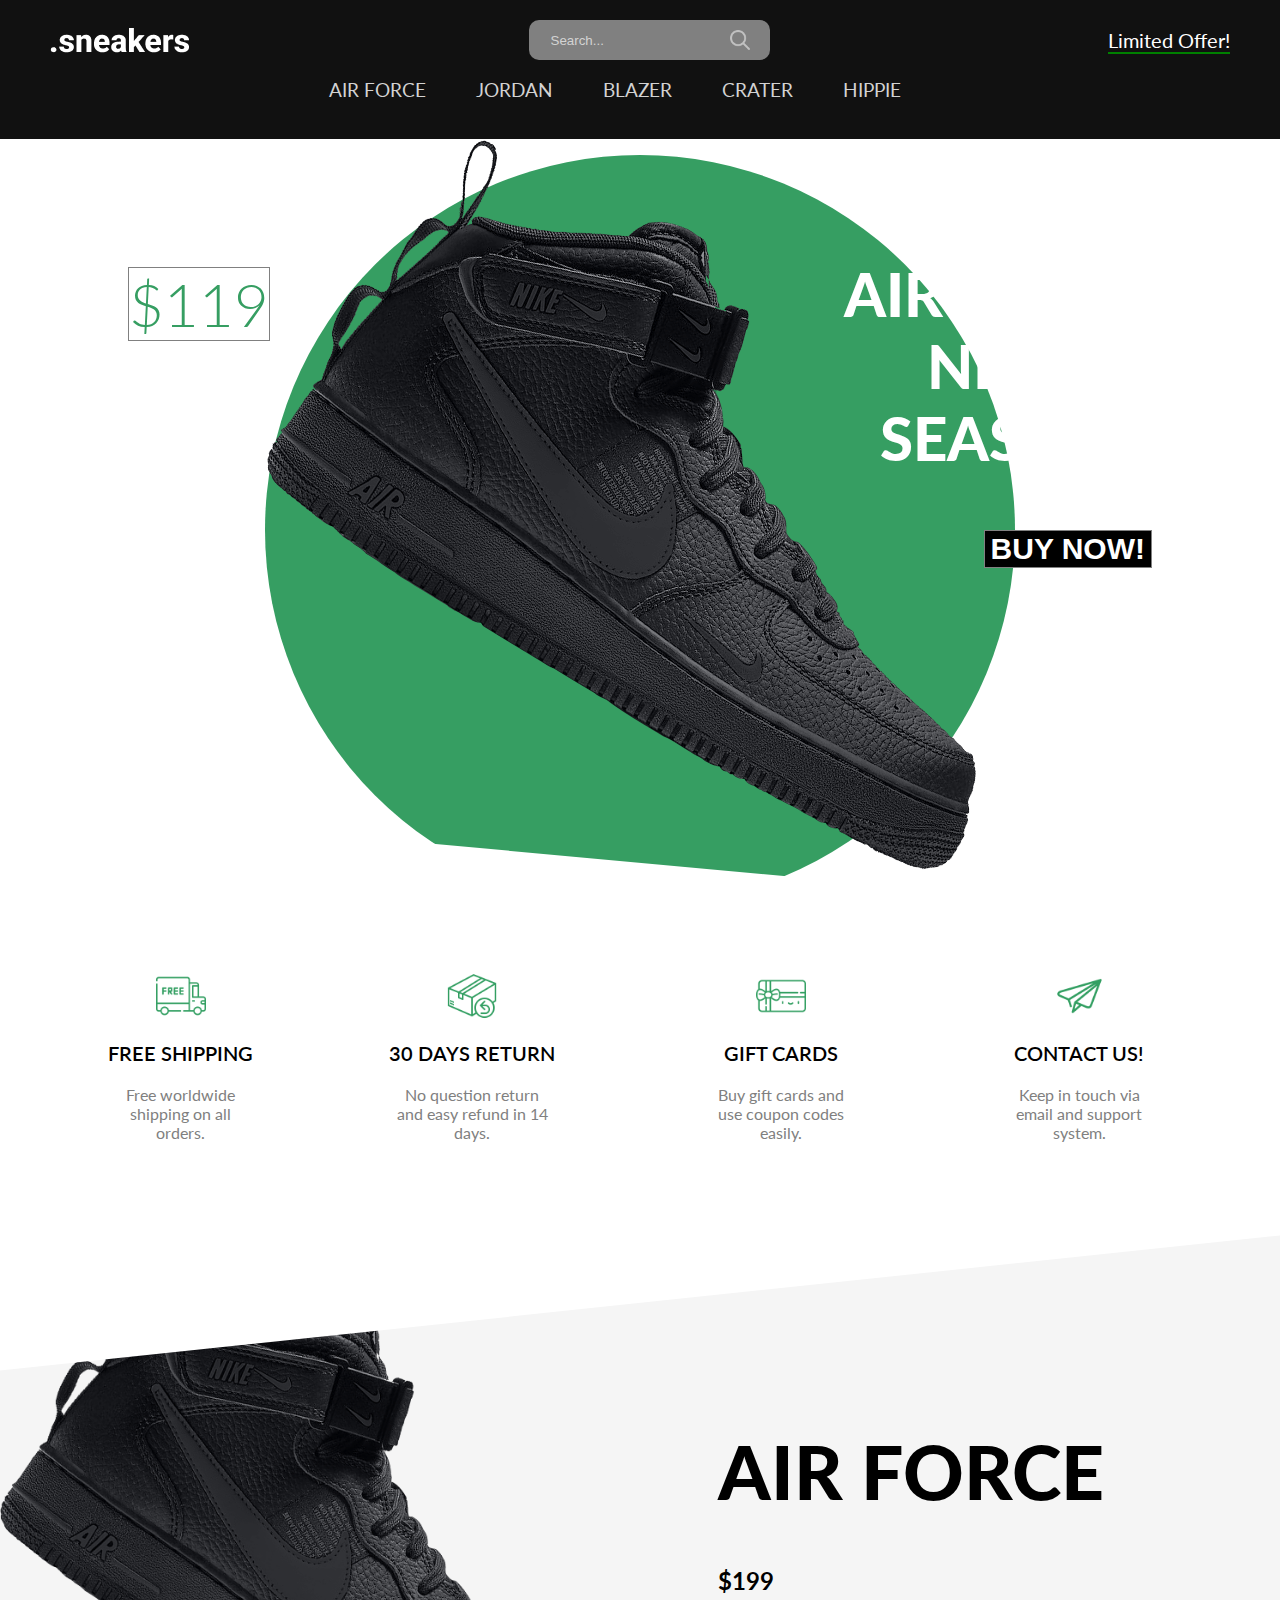
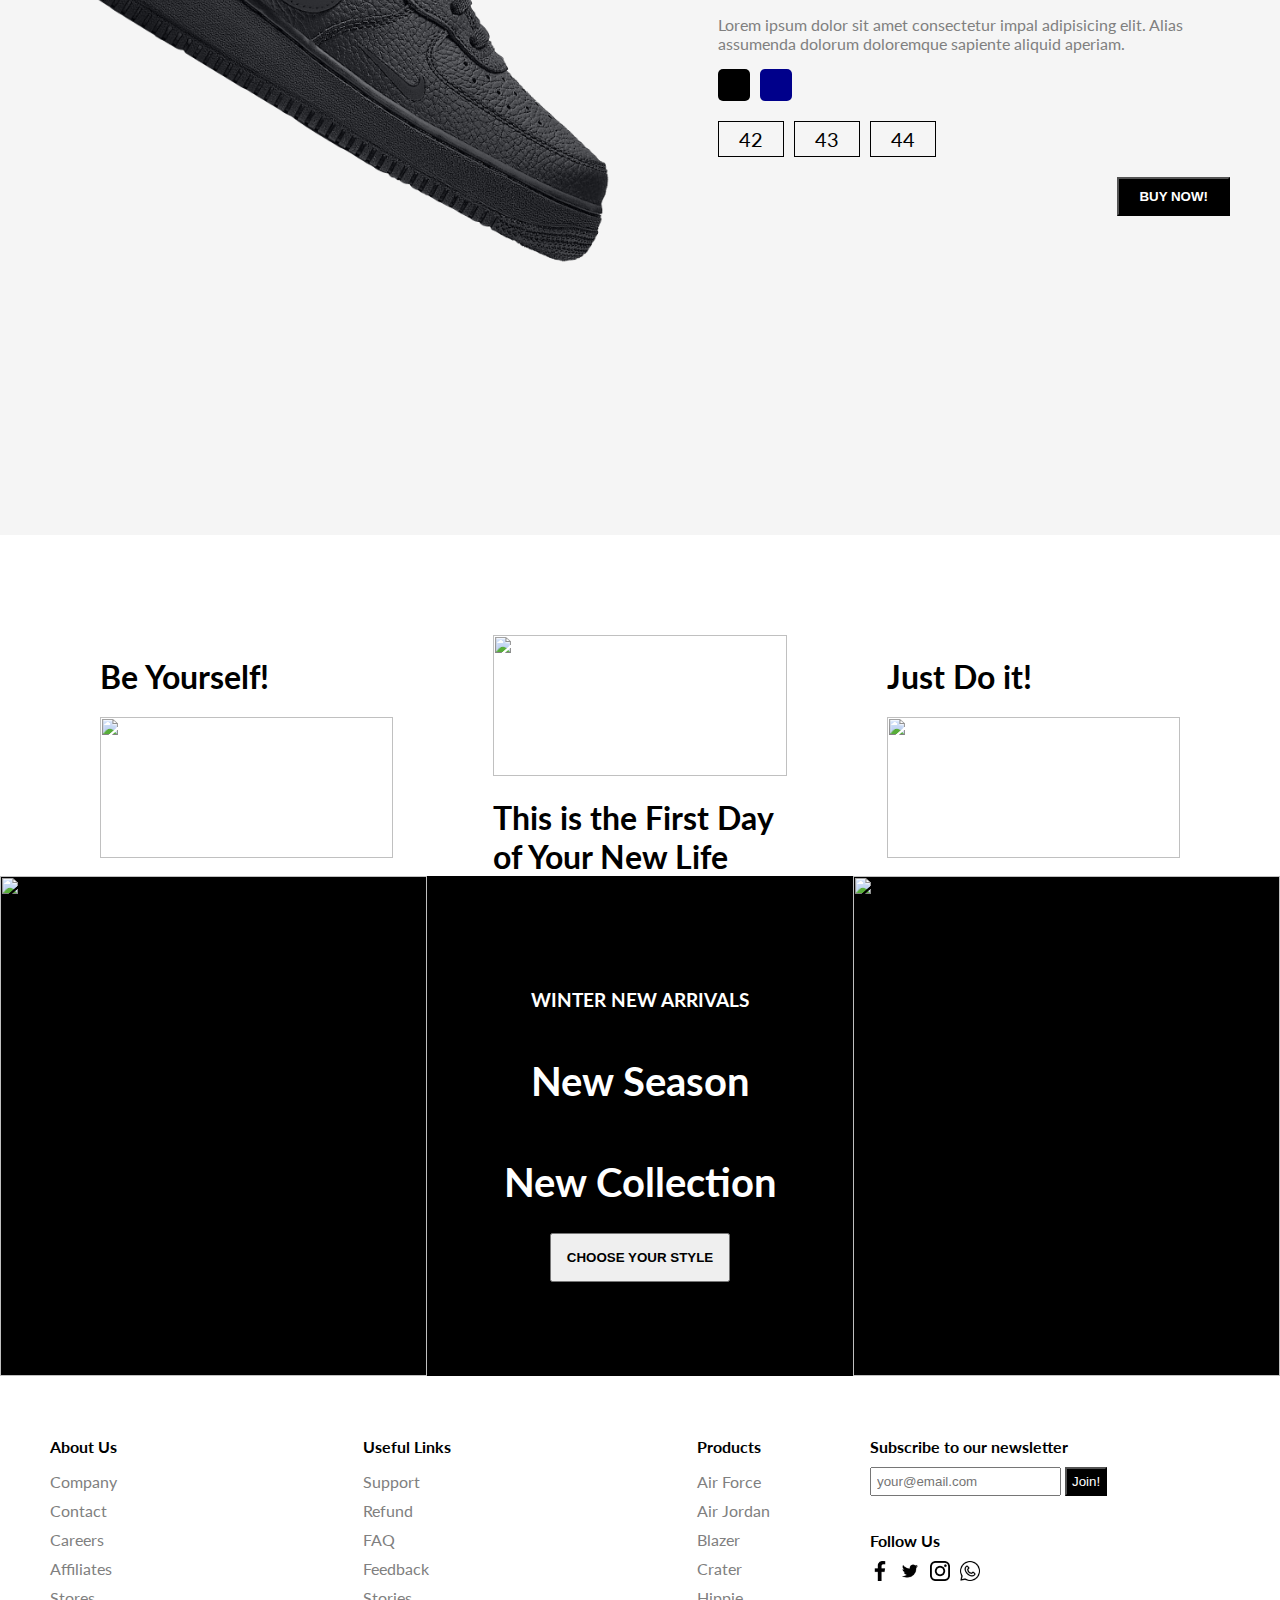
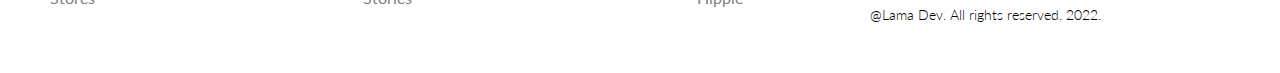
==== projekt 1/index.html @ 76ac08de "Add files via upload" ====
<html lang="en">

<head>
    <meta charset="UTF-8">
    <meta http-equiv="X-UA-Compatible" content="IE=edge">
    <meta name="viewport" content="width=device-width, initial-scale=1.0">
    <link
        href="https://fonts.googleapis.com/css2?family=Lato:ital,wght@0,100;0,300;0,400;0,700;0,900;1,100;1,300;1,400;1,700;1,900&display=swap"
        rel="stylesheet">
    <link rel="stylesheet" href="css/style.css">
    <title>Nike Store</title>
</head>

<body>
    <nav id="nav">
        <div class="navTop">
            <div class="navItem">
                <img src="./img/sneakers.png" alt="">
            </div>
            <div class="navItem">
                <div class="search">
                    <input type="text" placeholder="Search..." class="searchInput">
                    <img src="./img/search.png" width="20" height="20" alt="" class="searchIcon">
                </div>
            </div>
            <div class="navItem">
                <span class="limitedOffer">Limited Offer!</span>
            </div>
        </div>
        <div class="navBottom">
            <h3 class="menuItem">AIR FORCE</h3>
            <h3 class="menuItem">JORDAN</h3>
            <h3 class="menuItem">BLAZER</h3>
            <h3 class="menuItem">CRATER</h3>
            <h3 class="menuItem">HIPPIE</h3>
        </div>
    </nav>
    <div class="slider">
        <div class="sliderWrapper">
            <div class="sliderItem">
                <img src="./img/air.png" alt="" class="sliderImg">
                <div class="sliderBg"></div>
                <h1 class="sliderTitle">AIR FORCE</br> NEW</br> SEASON</h1>
                <h2 class="sliderPrice">$119</h2>
                <a href="#product">
                    <button class="buyButton">BUY NOW!</button>
                </a>
            </div>
            <div class="sliderItem">
                <img src="./img/jordan.png" alt="" class="sliderImg">
                <div class="sliderBg"></div>
                <h1 class="sliderTitle">AIR JORDAN</br> NEW</br> SEASON</h1>
                <h2 class="sliderPrice">$149</h2>
                <a href="#product">
                    <button class="buyButton">BUY NOW!</button>
                </a>
            </div>
            <div class="sliderItem">
                <img src="./img/blazer.png" alt="" class="sliderImg">
                <div class="sliderBg"></div>
                <h1 class="sliderTitle">BLAZER</br> NEW</br> SEASON</h1>
                <h2 class="sliderPrice">$109</h2>
                <a href="#product">
                    <button class="buyButton">BUY NOW!</button>
                </a>
            </div>
            <div class="sliderItem">
                <img src="./img/crater.png" alt="" class="sliderImg">
                <div class="sliderBg"></div>
                <h1 class="sliderTitle">CRATER</br> NEW</br> SEASON</h1>
                <h2 class="sliderPrice">$129</h2>
                <a href="#product">
                    <button class="buyButton">BUY NOW!</button>
                </a>
            </div>
            <div class="sliderItem">
                <img src="./img/hippie.png" alt="" class="sliderImg">
                <div class="sliderBg"></div>
                <h1 class="sliderTitle">HIPPIE</br> NEW</br> SEASON</h1>
                <h2 class="sliderPrice">$99</h2>
                <a href="#product">
                    <button class="buyButton">BUY NOW!</button>
                </a>
            </div>
        </div>
    </div>
   
    <div class="features">
        <div class="feature">
            <img src="./img/shipping.png" alt="" class="featureIcon">
            <span class="featureTitle">FREE SHIPPING</span>
            <span class="featureDesc">Free worldwide shipping on all orders.</span>
        </div>
        <div class="feature">
            <img class="featureIcon" src="./img/return.png" alt="">
            <span class="featureTitle">30 DAYS RETURN</span>
            <span class="featureDesc">No question return and easy refund in 14 days.</span>
        </div>
        <div class="feature">
            <img class="featureIcon" src="./img/gift.png" alt="">
            <span class="featureTitle">GIFT CARDS</span>
            <span class="featureDesc">Buy gift cards and use coupon codes easily.</span>
        </div>
        <div class="feature">
            <img class="featureIcon" src="./img/contact.png" alt="">
            <span class="featureTitle">CONTACT US!</span>
            <span class="featureDesc">Keep in touch via email and support system.</span>
        </div>
    </div>

    <div class="product" id="product">
        <img src="./img/air.png" alt="" class="productImg">
        <div class="productDetails">
            <h1 class="productTitle">AIR FORCE</h1>
            <h2 class="productPrice">$199</h2>
            <p class="productDesc">Lorem ipsum dolor sit amet consectetur impal adipisicing elit. Alias assumenda
                dolorum
                doloremque sapiente aliquid aperiam.</p>
            <div class="colors">
                <div class="color"></div>
                <div class="color"></div>
            </div>
            <div class="sizes">
                <div class="size">42</div>
                <div class="size">43</div>
                <div class="size">44</div>
            </div>
            <button class="productButton">BUY NOW!</button>
        </div>
        <div class="payment">
            <h1 class="payTitle">Personal Information</h1>
            <label>Name and Surname</label>
            <input type="text" placeholder="John Doe" class="payInput">
            <label>Phone Number</label>
            <input type="text" placeholder="+1 234 5678" class="payInput">
            <label>Address</label>
            <input type="text" placeholder="Elton St 21 22-145" class="payInput">
            <h1 class="payTitle">Card Information</h1>
            <div class="cardIcons">
                <img src="./img/visa.png" width="40" alt="" class="cardIcon">
                <img src="./img/master.png" alt="" width="40" class="cardIcon">
            </div>
            <input type="password" class="payInput" placeholder="Card Number">
            <div class="cardInfo">
                <input type="text" placeholder="mm" class="payInput sm">
                <input type="text" placeholder="yyyy" class="payInput sm">
                <input type="text" placeholder="cvv" class="payInput sm">
            </div>
            <button class="payButton">Checkout!</button>
            <span class="close">X</span>
        </div>
    </div>
    <div class="gallery">
        <div class="galleryItem">
            <h1 class="galleryTitle">Be Yourself!</h1>
            <img src="https://images.pexels.com/photos/9295809/pexels-photo-9295809.jpeg?auto=compress&cs=tinysrgb&dpr=2&w=500"
                alt="" class="galleryImg">
        </div>
        <div class="galleryItem">
            <img src="https://images.pexels.com/photos/1040427/pexels-photo-1040427.jpeg?auto=compress&cs=tinysrgb&dpr=2&w=500"
                alt="" class="galleryImg">
            <h1 class="galleryTitle">This is the First Day of Your New Life</h1>
        </div>
        <div class="galleryItem">
            <h1 class="galleryTitle">Just Do it!</h1>
            <img src="https://images.pexels.com/photos/7856965/pexels-photo-7856965.jpeg?auto=compress&cs=tinysrgb&dpr=2&w=500"
                alt="" class="galleryImg">
        </div>
    </div>
    <div class="newSeason">
        <div class="nsItem">
            <img src="https://images.pexels.com/photos/4753986/pexels-photo-4753986.jpeg?auto=compress&cs=tinysrgb&dpr=2&w=500"
                alt="" class="nsImg">
        </div>
        <div class="nsItem">
            <h3 class="nsTitleSm">WINTER NEW ARRIVALS</h3>
            <h1 class="nsTitle">New Season</h1>
            <h1 class="nsTitle">New Collection</h1>
            <a href="#nav">
                <button class="nsButton">CHOOSE YOUR STYLE</button>
            </a>
        </div>
        <div class="nsItem">
            <img src="https://images.pexels.com/photos/7856965/pexels-photo-7856965.jpeg?auto=compress&cs=tinysrgb&dpr=2&w=500"
                alt="" class="nsImg">
        </div>
    </div>
    <footer>
        <div class="footerLeft">
            <div class="footerMenu">
                <h1 class="fMenuTitle">About Us</h1>
                <ul class="fList">
                    <li class="fListItem">Company</li>
                    <li class="fListItem">Contact</li>
                    <li class="fListItem">Careers</li>
                    <li class="fListItem">Affiliates</li>
                    <li class="fListItem">Stores</li>
                </ul>
            </div>
            <div class="footerMenu">
                <h1 class="fMenuTitle">Useful Links</h1>
                <ul class="fList">
                    <li class="fListItem">Support</li>
                    <li class="fListItem">Refund</li>
                    <li class="fListItem">FAQ</li>
                    <li class="fListItem">Feedback</li>
                    <li class="fListItem">Stories</li>
                </ul>
            </div>
            <div class="footerMenu">
                <h1 class="fMenuTitle">Products</h1>
                <ul class="fList">
                    <li class="fListItem">Air Force</li>
                    <li class="fListItem">Air Jordan</li>
                    <li class="fListItem">Blazer</li>
                    <li class="fListItem">Crater</li>
                    <li class="fListItem">Hippie</li>
                </ul>
            </div>
        </div>
        <div class="footerRight">
            <div class="footerRightMenu">
                <h1 class="fMenuTitle">Subscribe to our newsletter</h1>
                <div class="fMail">
                    <input type="text" placeholder="your@email.com" class="fInput">
                    <button class="fButton">Join!</button>
                </div>
            </div>
            <div class="footerRightMenu">
                <h1 class="fMenuTitle">Follow Us</h1>
                <div class="fIcons">
                    <img src="./img/facebook.png" alt="" class="fIcon">
                    <img src="./img/twitter.png" alt="" class="fIcon">
                    <img src="./img/instagram.png" alt="" class="fIcon">
                    <img src="./img/whatsapp.png" alt="" class="fIcon">
                </div>
            </div>
            <div class="footerRightMenu">
                <span class="copyright">@Lama Dev. All rights reserved. 2022.</span>
            </div>
        </div>
    </footer>
    <script src="js/main.js"></script>
</body>

</html>
---- projekt 1/css/style.css ----
html {
  scroll-behavior: smooth;
}

body {
  font-family: "Lato", sans-serif;
  padding: 0;
  margin: 0;
}

nav {
  background-color: #111;
  color: white;
  padding: 20px 50px;
}

.navTop {
  display: flex;
  align-items: center;
  justify-content: space-between;
}

.search {
  display: flex;
  align-items: center;
  background-color: gray;
  padding: 10px 20px;
  border-radius: 10px;
}

.searchInput {
  border: none;
  background-color: transparent;
}

.searchInput::placeholder {
  color: lightgray;
}

.limitedOffer {
  font-size: 20px;
  border-bottom: 2px solid green;
  cursor: pointer;
}

.navBottom {
  display: flex;
  align-items: center;
  justify-content: center;
}

.menuItem {
  margin-right: 50px;
  cursor: pointer;
  color: lightgray;
  font-weight: 400;
}

.slider {
  background: url("https://images.unsplash.com/photo-1604147495798-57beb5d6af73?ixlib=rb-1.2.1&ixid=MnwxMjA3fDB8MHxwaG90by1wYWdlfHx8fGVufDB8fHx8&auto=format&fit=crop&w=2370&q=80");
  clip-path: polygon(0 0, 100% 0, 100% 100%, 0 85%);
  overflow: hidden;
}

.sliderWrapper {
  display: flex;
  width: 500vw;
  transition: all 1.5s ease-in-out;
}

.sliderItem {
  width: 100vw;
  display: flex;
  align-items: center;
  justify-content: center;
  position: relative;
}

.sliderBg {
  width: 750px;
  height: 750px;
  border-radius: 50%;
  position: absolute;
}

.sliderImg {
  z-index: 1;
}

.sliderTitle {
  position: absolute;
  top: 10%;
  right: 10%;
  font-size: 60px;
  font-weight: 900;
  text-align: center;
  color: white;
  z-index: 1;
}

.sliderPrice {
  position: absolute;
  top: 10%;
  left: 10%;
  font-size: 60px;
  font-weight: 300;
  text-align: center;
  color: white;
  border: 1px solid gray;
  z-index: 1;
}

.buyButton {
  position: absolute;
  top: 50%;
  right: 10%;
  font-size: 30px;
  font-weight: 900;
  color: white;
  border: 1px solid gray;
  background-color: black;
  z-index: 1;
  cursor: pointer;
}

.buyButton:hover {
  background-color: white;
  color: black;
}

.sliderItem:nth-child(1) .sliderBg {
  background-color: #369e62;
}
.sliderItem:nth-child(2) .sliderBg {
  background-color: rebeccapurple;
}
.sliderItem:nth-child(3) .sliderBg {
  background-color: teal;
}
.sliderItem:nth-child(4) .sliderBg {
  background-color: cornflowerblue;
}
.sliderItem:nth-child(5) .sliderBg {
  background-color: rgb(124, 115, 80);
}

.sliderItem:nth-child(1) .sliderPrice {
  color: #369e62;
}
.sliderItem:nth-child(2) .sliderPrice {
  color: white;
}
.sliderItem:nth-child(3) .sliderPrice {
  color: teal;
}
.sliderItem:nth-child(4) .sliderPrice {
  color: cornflowerblue;
}
.sliderItem:nth-child(5) .sliderPrice {
  color: cornsilk;
}

.features {
  display: flex;
  align-items: center;
  justify-content: space-between;
  padding: 50px;
}

.feature {
  display: flex;
  flex-direction: column;
  align-items: center;
  text-align: center;
}

.featureIcon {
  width: 50px;
  height: 50px;
}

.featureTitle {
  font-size: 20px;
  font-weight: 600;
  margin: 20px;
}

.featureDesc {
  color: gray;
  width: 50%;
  height: 100px;
}

.product {
  height: 100vh;
  background-color: whitesmoke;
  position: relative;
  clip-path: polygon(0 15%, 100% 0, 100% 100%, 0% 100%);
}

.payment {
  width: 500px;
  height: 500px;
  background-color: white;
  position: absolute;
  top: 0;
  bottom: 0;
  left: 0;
  right: 0;
  margin: auto;
  padding: 10px 50px;
  display: none;
  flex-direction: column;
  -webkit-box-shadow: 0px 0px 13px 2px rgba(0, 0, 0, 0.3);
  box-shadow: 0px 0px 13px 2px rgba(0, 0, 0, 0.3);
}

.payTitle {
  font-size: 20px;
  color: lightgray;
}

label {
  font-size: 14px;
  font-weight: 300;
}

.payInput {
  padding: 10px;
  margin: 10px 0px;
  border: none;
  border-bottom: 1px solid gray;
}

.payInput::placeholder {
  color: rgb(163, 163, 163);
}

.cardIcons {
  display: flex;
}

.cardIcon {
  margin-right: 10px;
}

.cardInfo {
  display: flex;
  justify-content: space-between;
}

.sm {
  width: 30%;
}

.payButton {
  position: absolute;
  height: 40px;
  bottom: -40;
  width: 100%;
  left: 0;
  -webkit-box-shadow: 0px 0px 13px 2px rgba(0, 0, 0, 0.3);
  box-shadow: 0px 0px 13px 2px rgba(0, 0, 0, 0.3);
  background-color: #369e62;
  color: white;
  border: none;
  cursor: pointer;
}

.close {
  width: 20px;
  height: 20px;
  position: absolute;
  background-color: gray;
  color: white;
  top: 10px;
  right: 10px;
  display: flex;
  align-items: center;
  justify-content: center;
  cursor: pointer;
  padding: 2px;
}

.productImg {
  width: 50%;
}

.productDetails {
  position: absolute;
  top: 10%;
  right: 0;
  width: 40%;
  padding: 50px;
}

.productTitle {
  font-size: 75px;
  font-weight: 900;
}

.productDesc {
  font-style: 24px;
  color: gray;
}

.colors,
.sizes {
  display: flex;
  margin-bottom: 20px;
}

.color {
  width: 32px;
  height: 32px;
  border-radius: 5px;
  background-color: black;
  margin-right: 10px;
  cursor: pointer;
}

.color:last-child {
  background-color: darkblue;
}

.size {
  padding: 5px 20px;
  border: 1px solid black;
  margin-right: 10px;
  cursor: pointer;
  font-size: 20px;
}

.productButton {
  float: right;
  padding: 10px 20px;
  background-color: black;
  color: white;
  font-weight: 600;
  cursor: pointer;
}

.productButton:hover {
  background-color: white;
  color: black;
}

.gallery {
  padding: 50px;
  display: flex;
}

.galleryItem {
  flex: 1;
  padding: 50px;
}

.galleryImg {
  width: 100%;
}

.newSeason {
  display: flex;
}

.nsItem {
  flex: 1;
  background-color: black;
  color: white;
  display: flex;
  flex-direction: column;
  align-items: center;
  justify-content: center;
  text-align: center;
}

.nsImg {
  width: 100%;
  height: 500px;
}

.nsTitle {
  font-size: 40px;
}

.nsButton {
  padding: 15px;
  font-weight: 600;
  cursor: pointer;
}

footer {
  display: flex;
}

.footerLeft {
  flex: 2;
  display: flex;
  justify-content: space-between;
  padding: 50px;
}

.fMenuTitle {
  font-size: 16px;
}

.fList {
  padding: 0;
  list-style: none;
}

.fListItem {
  margin-bottom: 10px;
  color: gray;
  cursor: pointer;
}

.footerRight {
  flex: 1;
  padding: 50px;
  display: flex;
  flex-direction: column;
  justify-content: space-between;
}

.fInput {
  padding: 5px;
}

.fButton {
  padding: 5px;
  background-color: black;
  color: white;
}

.fIcons{
  display: flex;
}

.fIcon{
  width: 20px;
  height: 20px;
  margin-right: 10px;
}

.copyright{
  font-weight: 300;
  font-size: 14px;
}

@media screen and (max-width:480px) {
  nav{
    padding: 20px;
  }

  .search{
    display: none;
  }

  .navBottom{
    flex-wrap: wrap;
  }

  .menuItem{
    margin: 20px;
    font-weight: 700;
    font-size: 20px;
  }

  .slider{
    clip-path: none;
  }

  .sliderImg{
    width: 90%;
  }

  .sliderBg{
    width: 100%;
    height: 100%;
  }

  .sliderTitle{
    display: none;
  }

  .sliderPrice{
    top: unset;
    bottom: -50;
    left: 0;
    background-color: lightgrey;
  }

  .buyButton{
    right: 0;
    top: 0;
  }

  .features{
    flex-direction: column;
  }

  .product{
    clip-path: none ;
    display: flex;
    flex-direction: column;
    align-items: center;
  }

  .productImg{
    width: 80%;
  }

  .productDetails{
    width: 100%;
    padding: 0;
    display: flex;
    flex-direction: column;
    align-items: center;
    text-align: center;
    position: relative;
    top: 0;
  }

  .productTitle{
    font-size: 50px;
    margin: 0;
  }

  .gallery{
    display: none;
  }

  .newSeason{
    flex-direction: column;
  }

  .nsItem:nth-child(2){
    padding: 50px;
  }

  footer{
    flex-direction: column;
    align-items: center;
  }

  .footerLeft{
    padding: 20px;
    width: 90%;
  }

  .footerRight{
    padding: 20px;
    width: 90%;
    align-items: center;
    background-color: whitesmoke;
  }

  .payment{
    width: 90%;
    padding: 20px;
  }
}
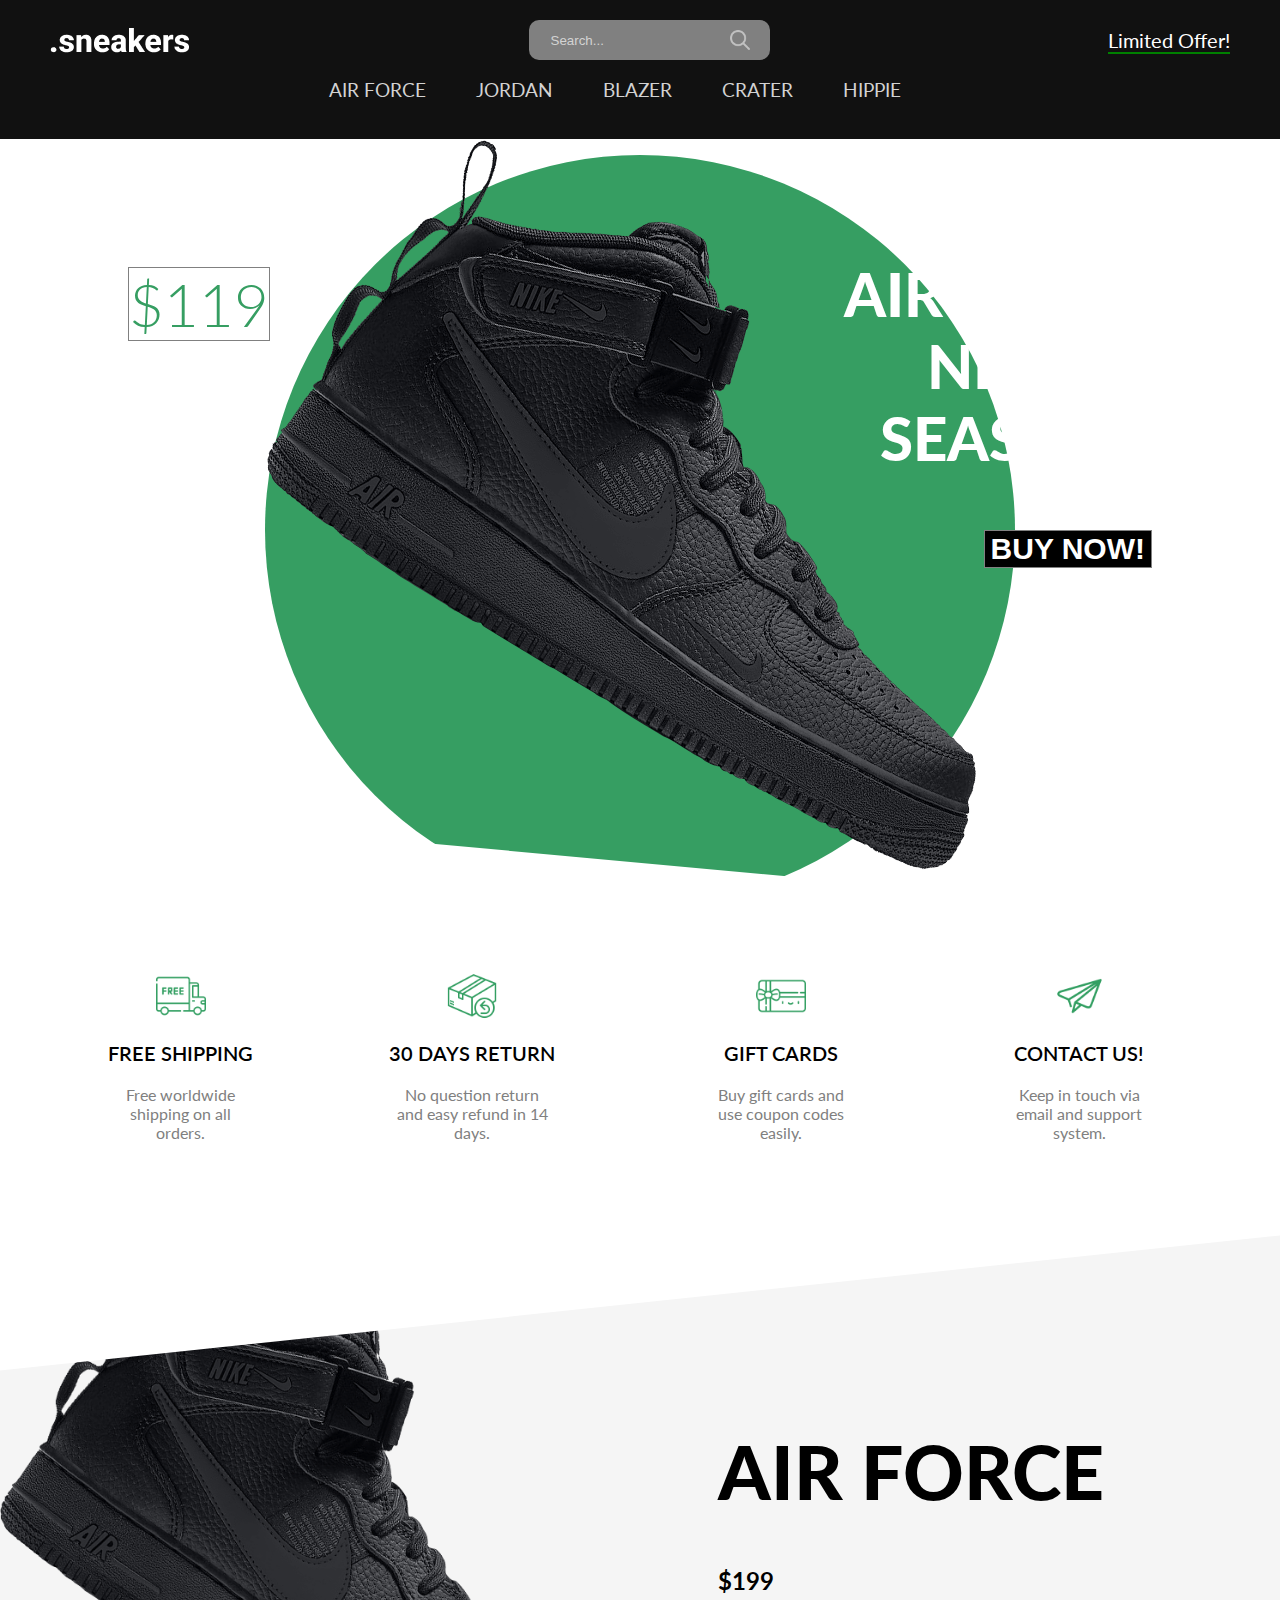
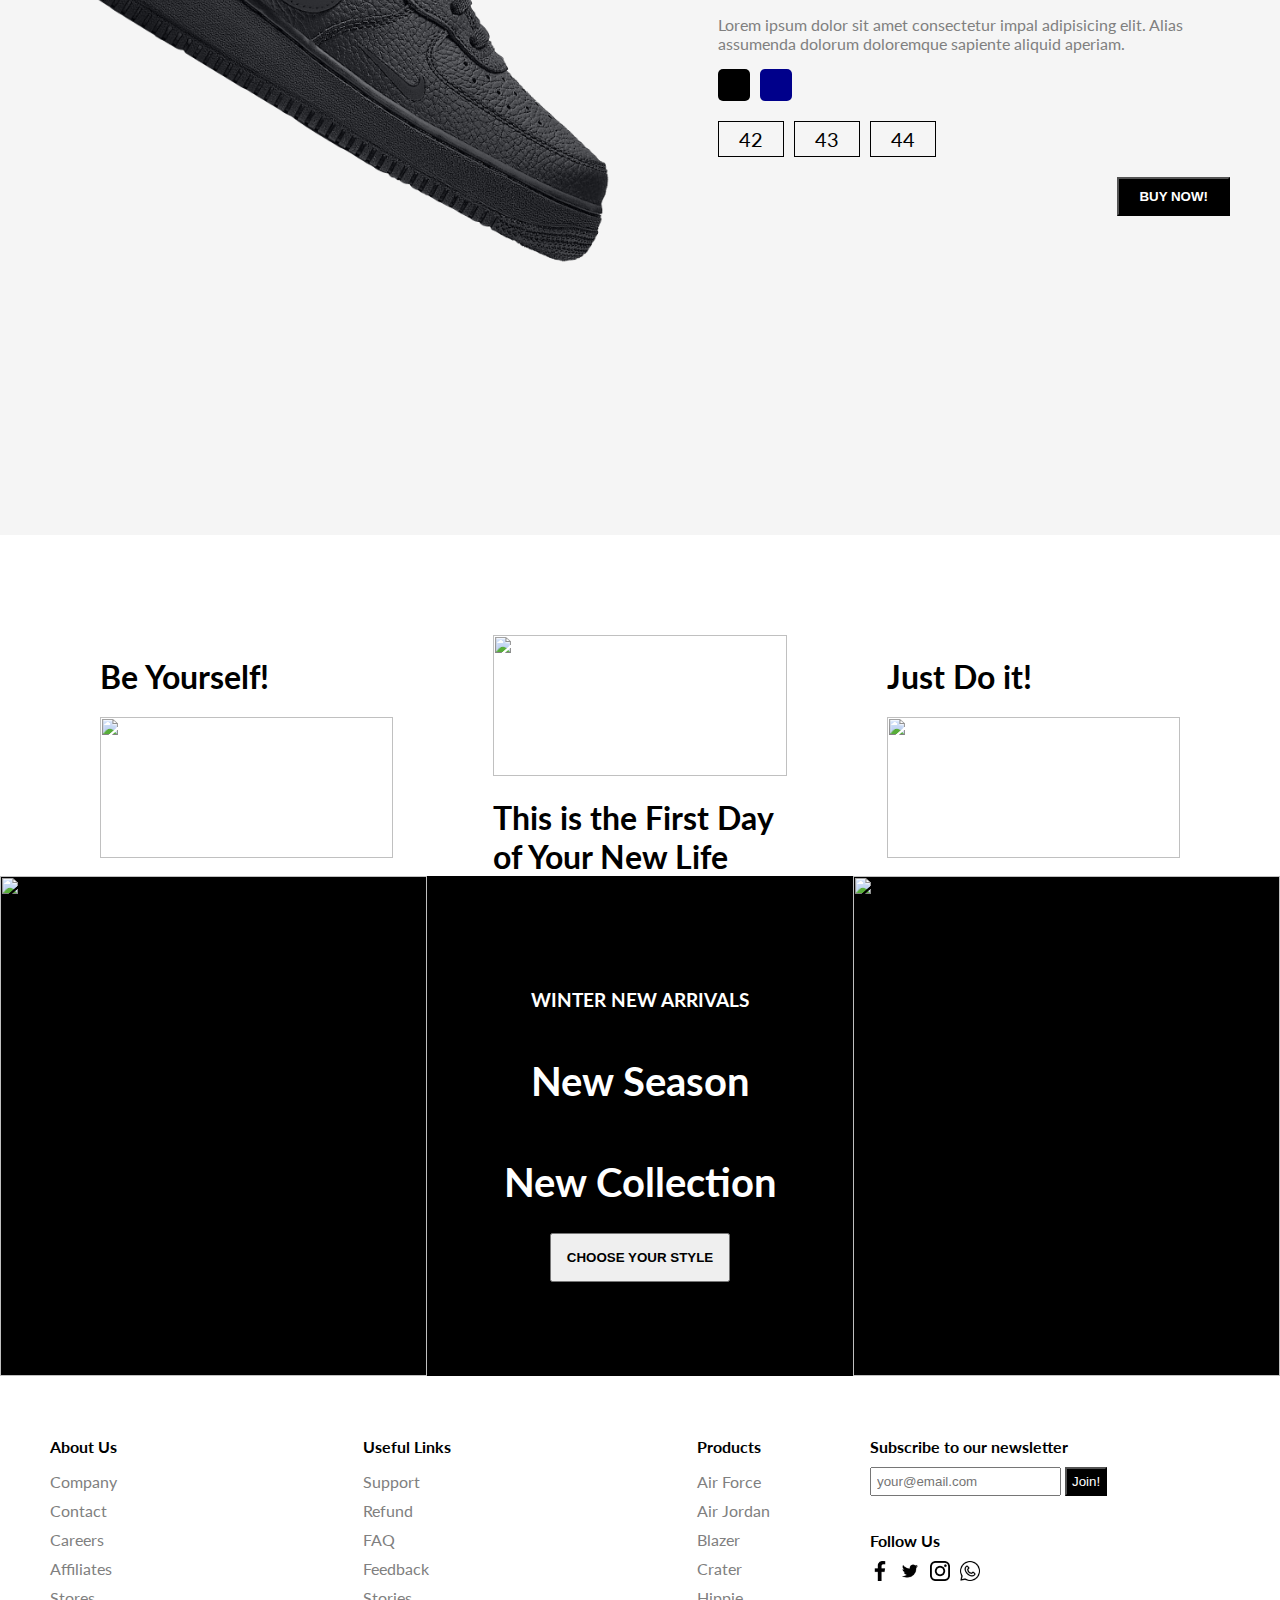
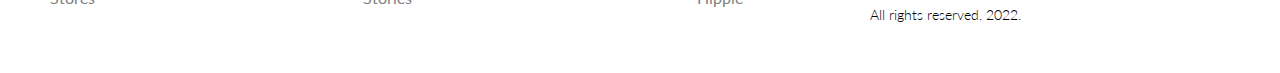
==== commit efbd907a: "Update index.html" ====
--- a/projekt 1/index.html
+++ b/projekt 1/index.html
@@ -237,11 +237,11 @@
                 </div>
             </div>
             <div class="footerRightMenu">
-                <span class="copyright">@Lama Dev. All rights reserved. 2022.</span>
+                <span class="copyright">All rights reserved. 2022.</span>
             </div>
         </div>
     </footer>
     <script src="js/main.js"></script>
 </body>
 
-</html>+</html>
